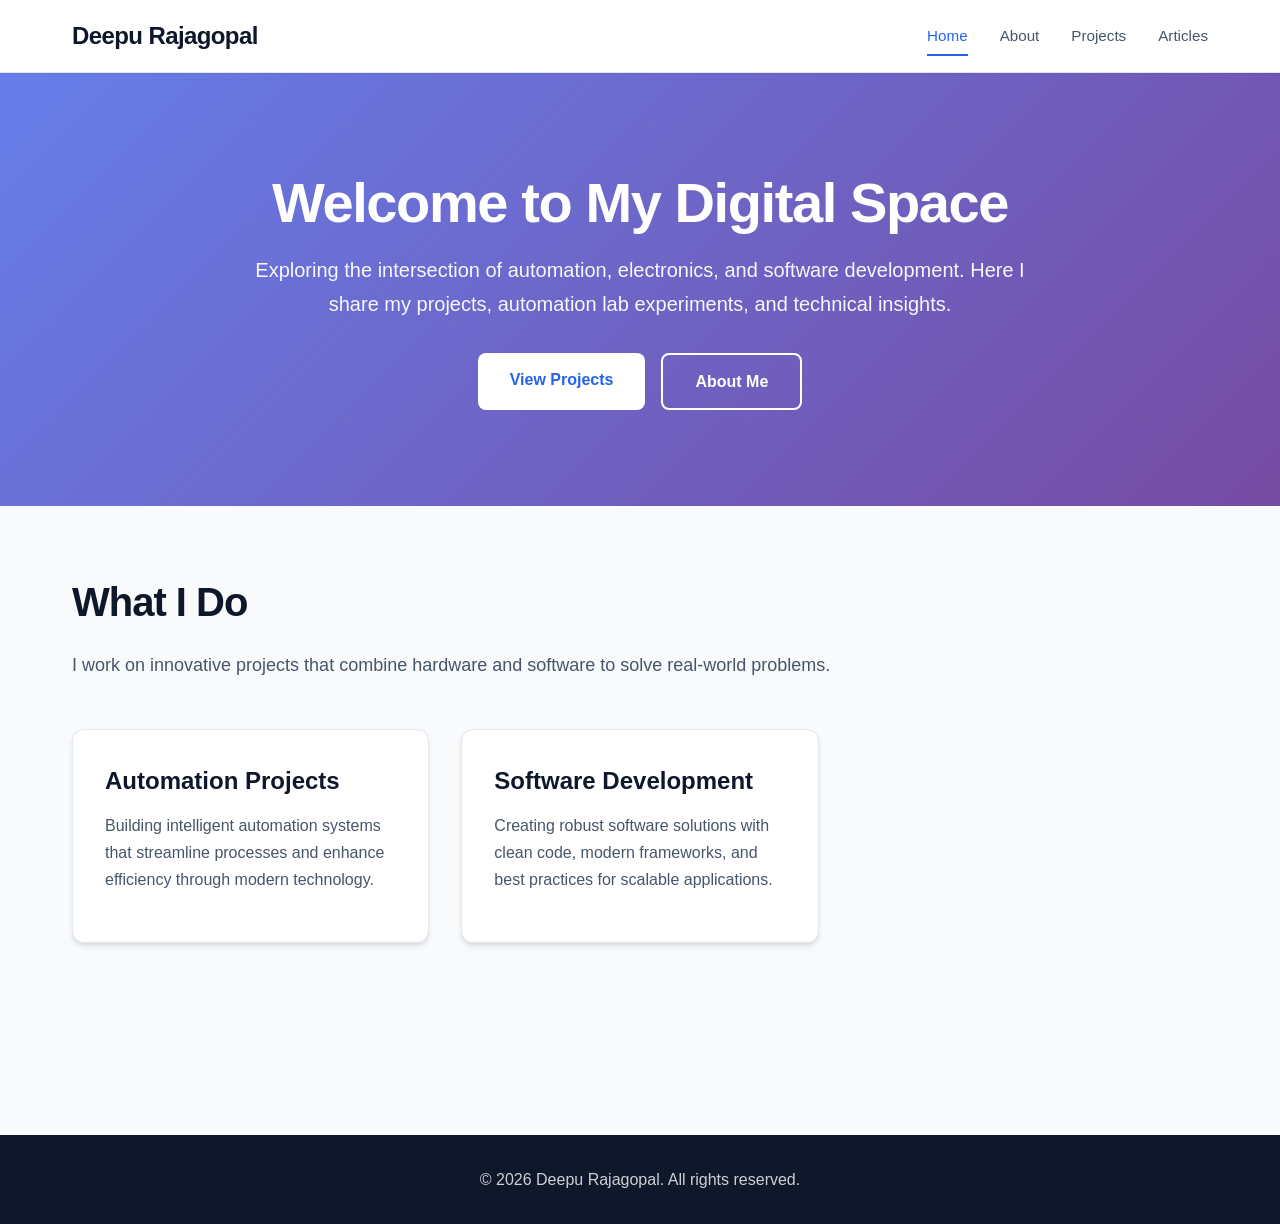
==== index.html @ 799c2af1 "Initial commit: Professional portfolio website with modern design" ====
<!DOCTYPE html>
<html lang="en">
<head>
    <meta charset="UTF-8">
    <meta name="viewport" content="width=device-width, initial-scale=1.0">
    <title>Deepu Rajagopal - Portfolio</title>
    <link rel="stylesheet" href="style.css">
</head>

<body>
    <!-- Navigation -->
    <header>
        <div class="nav-container">
            <h1><a href="index.html">Deepu Rajagopal</a></h1>
            <nav>
                <a href="index.html" class="active">Home</a>
                <a href="about.html">About</a>
                <a href="projects.html">Projects</a>
                <a href="articles.html">Articles</a>
            </nav>
        </div>
    </header>

    <!-- Hero Section -->
    <section class="hero">
        <div class="hero-content">
            <h1>Welcome to My Digital Space</h1>
            <p>
                Exploring the intersection of automation, electronics, and software development.
                Here I share my projects, automation lab experiments, and technical insights.
            </p>
            <div class="hero-buttons">
                <a href="projects.html" class="btn btn-primary">View Projects</a>
                <a href="about.html" class="btn btn-secondary">About Me</a>
            </div>
        </div>
    </section>

    <!-- Featured Content -->
    <div class="container">
        <section class="section">
            <h2 class="section-title">What I Do</h2>
            <p class="section-subtitle">
                I work on innovative projects that combine hardware and software to solve real-world problems.
            </p>

            <div class="cards-grid">
                <div class="card">
                    <h3>Automation Projects</h3>
                    <p>
                        Building intelligent automation systems that streamline processes
                        and enhance efficiency through modern technology.
                    </p>
                </div>

                <div class="card">
                    <h3>Software Development</h3>
                    <p>
                        Creating robust software solutions with clean code, modern frameworks,
                        and best practices for scalable applications.
                    </p>
                </div>
            </div>
        </section>
    </div>

    <!-- Footer -->
    <footer>
        <p>© 2026 Deepu Rajagopal. All rights reserved.</p>
    </footer>
</body>
</html>
---- style.css ----
/* ===================================
   RESET & VARIABLES
   =================================== */
:root {
    --primary-color: #2563eb;
    --primary-dark: #1e40af;
    --secondary-color: #64748b;
    --accent-color: #0ea5e9;
    --text-primary: #0f172a;
    --text-secondary: #475569;
    --text-muted: #94a3b8;
    --bg-primary: #ffffff;
    --bg-secondary: #f8fafc;
    --bg-tertiary: #f1f5f9;
    --border-color: #e2e8f0;
    --shadow-sm: 0 1px 2px 0 rgba(0, 0, 0, 0.05);
    --shadow-md: 0 4px 6px -1px rgba(0, 0, 0, 0.1), 0 2px 4px -1px rgba(0, 0, 0, 0.06);
    --shadow-lg: 0 10px 15px -3px rgba(0, 0, 0, 0.1), 0 4px 6px -2px rgba(0, 0, 0, 0.05);
    --shadow-xl: 0 20px 25px -5px rgba(0, 0, 0, 0.1), 0 10px 10px -5px rgba(0, 0, 0, 0.04);
    --radius-sm: 6px;
    --radius-md: 8px;
    --radius-lg: 12px;
    --transition: all 0.3s cubic-bezier(0.4, 0, 0.2, 1);
}

* {
    margin: 0;
    padding: 0;
    box-sizing: border-box;
}

html {
    scroll-behavior: smooth;
}

body {
    font-family: -apple-system, BlinkMacSystemFont, 'Segoe UI', 'Roboto', 'Oxygen', 'Ubuntu', 'Cantarell', 'Fira Sans', 'Droid Sans', 'Helvetica Neue', sans-serif;
    -webkit-font-smoothing: antialiased;
    -moz-osx-font-smoothing: grayscale;
    margin: 0;
    padding: 0;
    background-color: var(--bg-secondary);
    color: var(--text-primary);
    line-height: 1.6;
    font-size: 16px;
}

/* ===================================
   NAVIGATION BAR
   =================================== */
header {
    background-color: var(--bg-primary);
    box-shadow: var(--shadow-sm);
    position: sticky;
    top: 0;
    z-index: 1000;
    border-bottom: 1px solid var(--border-color);
}

.nav-container {
    max-width: 1200px;
    margin: 0 auto;
    padding: 1rem 2rem;
    display: flex;
    justify-content: space-between;
    align-items: center;
}

header h1 {
    font-size: 1.5rem;
    font-weight: 700;
    color: var(--text-primary);
    letter-spacing: -0.025em;
}

header h1 a {
    color: var(--text-primary);
    text-decoration: none;
    transition: var(--transition);
}

header h1 a:hover {
    color: var(--primary-color);
}

nav {
    display: flex;
    gap: 2rem;
    align-items: center;
}

nav a {
    color: var(--text-secondary);
    text-decoration: none;
    font-weight: 500;
    font-size: 0.95rem;
    position: relative;
    transition: var(--transition);
    padding: 0.5rem 0;
}

nav a:hover {
    color: var(--primary-color);
}

nav a.active {
    color: var(--primary-color);
}

nav a::after {
    content: '';
    position: absolute;
    bottom: 0;
    left: 0;
    width: 0;
    height: 2px;
    background-color: var(--primary-color);
    transition: width 0.3s ease;
}

nav a:hover::after,
nav a.active::after {
    width: 100%;
}

/* ===================================
   HERO SECTION
   =================================== */
.hero {
    background: linear-gradient(135deg, #667eea 0%, #764ba2 100%);
    color: white;
    padding: 6rem 2rem;
    text-align: center;
    position: relative;
    overflow: hidden;
}

.hero::before {
    content: '';
    position: absolute;
    top: 0;
    left: 0;
    right: 0;
    bottom: 0;
    background: url('data:image/svg+xml,<svg width="100" height="100" xmlns="http://www.w3.org/2000/svg"><rect width="100" height="100" fill="none"/><circle cx="50" cy="50" r="1" fill="rgba(255,255,255,0.1)"/></svg>');
    opacity: 0.4;
}

.hero-content {
    max-width: 800px;
    margin: 0 auto;
    position: relative;
    z-index: 1;
}

.hero h1 {
    font-size: 3.5rem;
    font-weight: 800;
    margin-bottom: 1rem;
    letter-spacing: -0.025em;
    line-height: 1.2;
}

.hero p {
    font-size: 1.25rem;
    margin-bottom: 2rem;
    opacity: 0.95;
    line-height: 1.7;
}

.hero-buttons {
    display: flex;
    gap: 1rem;
    justify-content: center;
    flex-wrap: wrap;
}

.btn {
    padding: 0.875rem 2rem;
    border-radius: var(--radius-md);
    font-weight: 600;
    text-decoration: none;
    transition: var(--transition);
    cursor: pointer;
    border: none;
    font-size: 1rem;
    display: inline-block;
}

.btn-primary {
    background-color: white;
    color: var(--primary-color);
}

.btn-primary:hover {
    transform: translateY(-2px);
    box-shadow: var(--shadow-lg);
}

.btn-secondary {
    background-color: transparent;
    color: white;
    border: 2px solid white;
}

.btn-secondary:hover {
    background-color: white;
    color: var(--primary-color);
}

/* ===================================
   CONTAINER & LAYOUT
   =================================== */
.container {
    max-width: 1200px;
    margin: 0 auto;
    padding: 4rem 2rem;
}

.section {
    margin-bottom: 4rem;
}

.section-title {
    font-size: 2.5rem;
    font-weight: 700;
    margin-bottom: 1rem;
    color: var(--text-primary);
    letter-spacing: -0.025em;
}

.section-subtitle {
    font-size: 1.125rem;
    color: var(--text-secondary);
    margin-bottom: 3rem;
    line-height: 1.7;
}

/* ===================================
   CARD COMPONENTS
   =================================== */
.cards-grid {
    display: grid;
    grid-template-columns: repeat(auto-fill, minmax(320px, 1fr));
    gap: 2rem;
}

.card {
    background: var(--bg-primary);
    padding: 2rem;
    border-radius: var(--radius-lg);
    box-shadow: var(--shadow-md);
    transition: var(--transition);
    border: 1px solid var(--border-color);
    position: relative;
    overflow: hidden;
}

.card::before {
    content: '';
    position: absolute;
    top: 0;
    left: 0;
    width: 100%;
    height: 4px;
    background: linear-gradient(90deg, var(--primary-color), var(--accent-color));
    transform: scaleX(0);
    transform-origin: left;
    transition: transform 0.3s ease;
}

.card:hover::before {
    transform: scaleX(1);
}

.card:hover {
    transform: translateY(-4px);
    box-shadow: var(--shadow-xl);
}

.card h3 {
    font-size: 1.5rem;
    font-weight: 700;
    margin-bottom: 0.75rem;
    color: var(--text-primary);
}

.card h3 a {
    color: var(--text-primary);
    text-decoration: none;
    transition: var(--transition);
}

.card h3 a:hover {
    color: var(--primary-color);
}

.card p {
    color: var(--text-secondary);
    line-height: 1.7;
    margin-bottom: 1rem;
}

.card-meta {
    display: flex;
    gap: 1rem;
    font-size: 0.875rem;
    color: var(--text-muted);
    margin-bottom: 1rem;
}

.card-tag {
    display: inline-block;
    padding: 0.375rem 0.875rem;
    background-color: var(--bg-tertiary);
    color: var(--primary-color);
    border-radius: var(--radius-sm);
    font-size: 0.875rem;
    font-weight: 600;
    margin-right: 0.5rem;
    margin-bottom: 0.5rem;
}

/* ===================================
   ABOUT PAGE STYLES
   =================================== */
.about-hero {
    background: linear-gradient(135deg, #667eea 0%, #764ba2 100%);
    color: white;
    padding: 4rem 2rem;
    text-align: center;
}

.about-hero h2 {
    font-size: 3rem;
    font-weight: 800;
    margin-bottom: 1rem;
}

.about-content {
    display: grid;
    grid-template-columns: 1fr;
    gap: 3rem;
    margin-top: 3rem;
}

.about-section {
    background: var(--bg-primary);
    padding: 2.5rem;
    border-radius: var(--radius-lg);
    box-shadow: var(--shadow-md);
}

.about-section h3 {
    font-size: 1.75rem;
    margin-bottom: 1.5rem;
    color: var(--text-primary);
}

.skills-list {
    list-style: none;
    display: grid;
    grid-template-columns: repeat(auto-fit, minmax(200px, 1fr));
    gap: 1rem;
}

.skills-list li {
    padding: 1rem;
    background-color: var(--bg-tertiary);
    border-radius: var(--radius-md);
    font-weight: 500;
    color: var(--text-primary);
    display: flex;
    align-items: center;
    gap: 0.5rem;
}

.skills-list li::before {
    content: '✓';
    color: var(--primary-color);
    font-weight: 700;
    font-size: 1.25rem;
}

/* ===================================
   ARTICLE STYLES
   =================================== */
.article-header {
    max-width: 800px;
    margin: 0 auto 3rem;
    text-align: center;
}

.article-title {
    font-size: 2.5rem;
    font-weight: 800;
    margin-bottom: 1rem;
    line-height: 1.2;
}

.article-content {
    max-width: 800px;
    margin: 0 auto;
    background: var(--bg-primary);
    padding: 3rem;
    border-radius: var(--radius-lg);
    box-shadow: var(--shadow-md);
}

.article-content p {
    margin-bottom: 1.5rem;
    line-height: 1.8;
    color: var(--text-secondary);
    font-size: 1.0625rem;
}

.article-content h2 {
    margin-top: 2.5rem;
    margin-bottom: 1rem;
    font-size: 1.875rem;
    color: var(--text-primary);
}

.article-content h3 {
    margin-top: 2rem;
    margin-bottom: 1rem;
    font-size: 1.5rem;
    color: var(--text-primary);
}

.article-content ul,
.article-content ol {
    margin-bottom: 1.5rem;
    padding-left: 2rem;
}

.article-content li {
    margin-bottom: 0.5rem;
    line-height: 1.8;
    color: var(--text-secondary);
}

.article-content code {
    background-color: var(--bg-tertiary);
    padding: 0.25rem 0.5rem;
    border-radius: var(--radius-sm);
    font-family: 'Monaco', 'Courier New', monospace;
    font-size: 0.9em;
    color: var(--primary-dark);
}

.article-content pre {
    background-color: var(--text-primary);
    color: #fff;
    padding: 1.5rem;
    border-radius: var(--radius-md);
    overflow-x: auto;
    margin-bottom: 1.5rem;
}

.article-content pre code {
    background: none;
    padding: 0;
    color: inherit;
}

.back-link {
    display: inline-flex;
    align-items: center;
    gap: 0.5rem;
    color: var(--primary-color);
    text-decoration: none;
    font-weight: 600;
    margin-bottom: 2rem;
    transition: var(--transition);
}

.back-link:hover {
    gap: 0.75rem;
    color: var(--primary-dark);
}

.back-link::before {
    content: '←';
    font-size: 1.25rem;
}

/* ===================================
   FOOTER
   =================================== */
footer {
    background-color: var(--text-primary);
    color: white;
    text-align: center;
    padding: 2rem;
    margin-top: 4rem;
}

footer p {
    opacity: 0.8;
}

/* ===================================
   RESPONSIVE DESIGN
   =================================== */
@media (max-width: 768px) {
    .nav-container {
        flex-direction: column;
        gap: 1rem;
        padding: 1rem;
    }

    nav {
        gap: 1rem;
    }

    .hero h1 {
        font-size: 2.5rem;
    }

    .hero p {
        font-size: 1.125rem;
    }

    .hero {
        padding: 4rem 1.5rem;
    }

    .container {
        padding: 2rem 1.5rem;
    }

    .section-title {
        font-size: 2rem;
    }

    .cards-grid {
        grid-template-columns: 1fr;
        gap: 1.5rem;
    }

    .article-content {
        padding: 2rem 1.5rem;
    }

    .article-title {
        font-size: 2rem;
    }
}

@media (max-width: 480px) {
    .hero h1 {
        font-size: 2rem;
    }

    .hero-buttons {
        flex-direction: column;
        width: 100%;
    }

    .btn {
        width: 100%;
    }

    nav {
        flex-wrap: wrap;
        justify-content: center;
    }
}
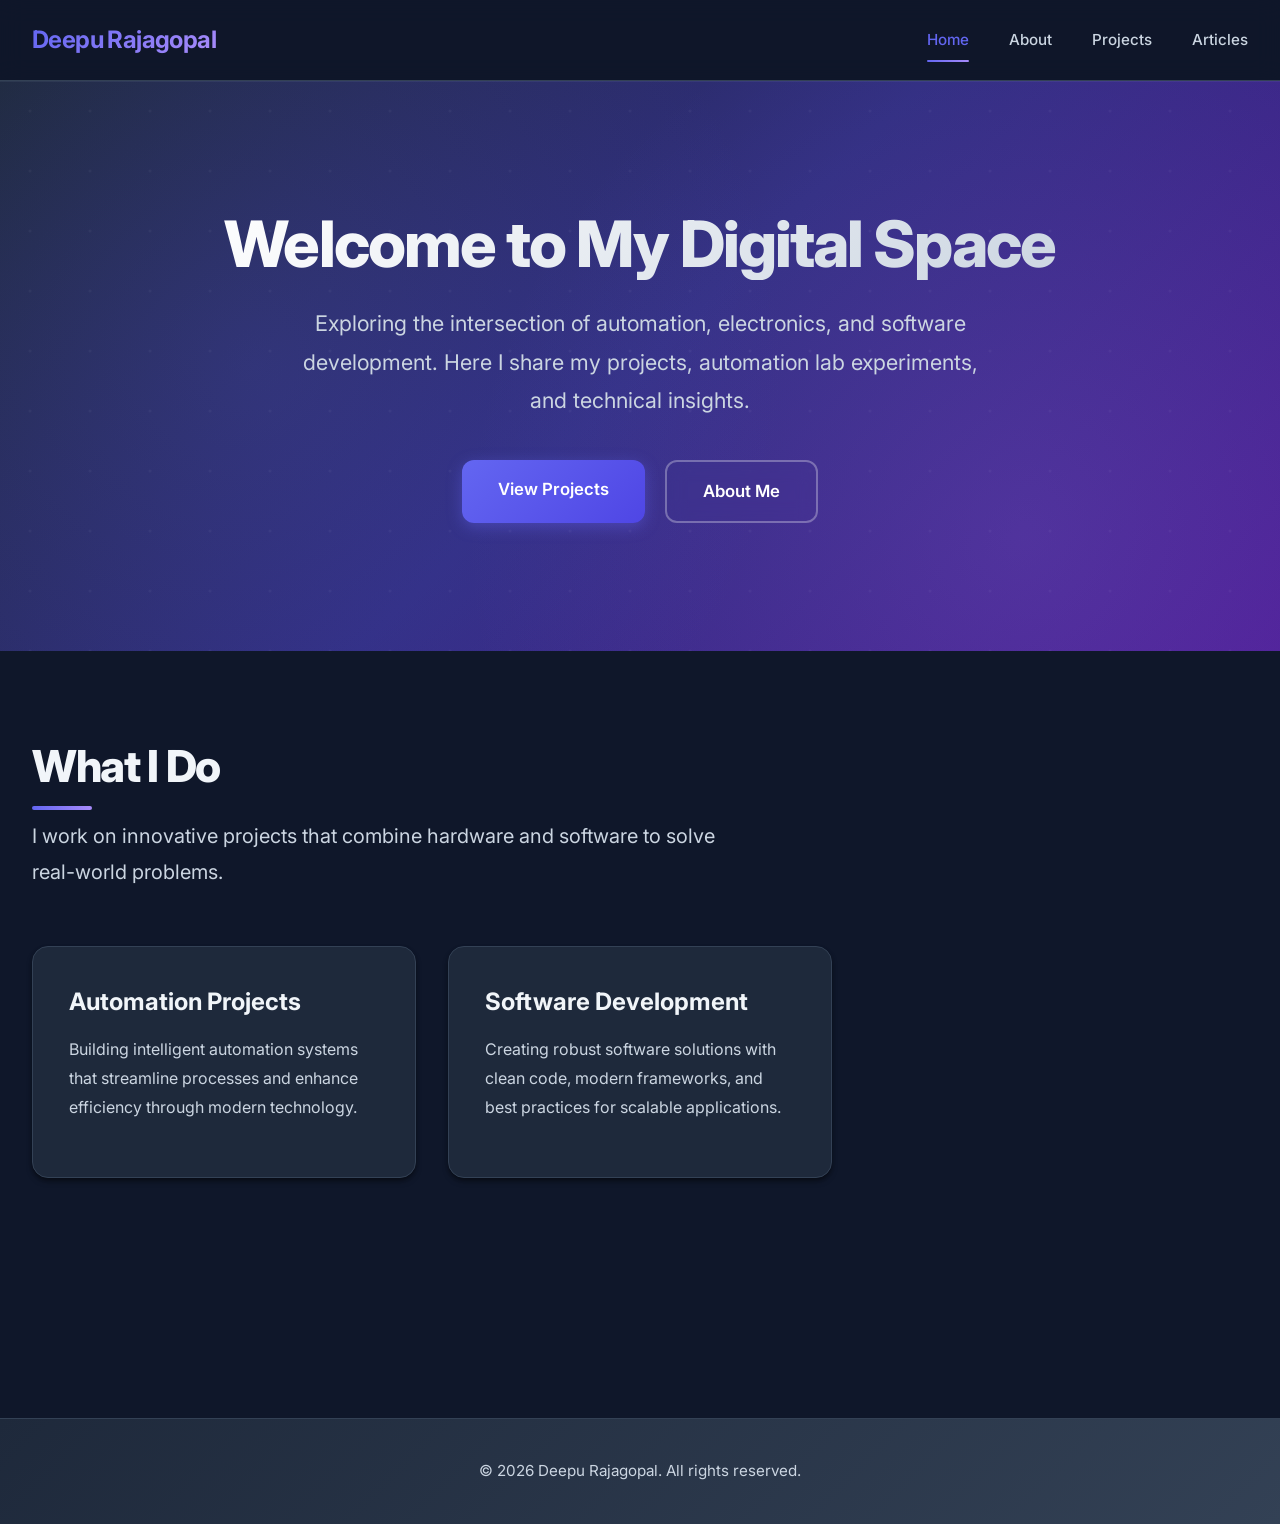
==== commit cddd3b18: "skin changes" ====
--- a/index.html
+++ b/index.html
@@ -4,6 +4,9 @@
     <meta charset="UTF-8">
     <meta name="viewport" content="width=device-width, initial-scale=1.0">
     <title>Deepu Rajagopal - Portfolio</title>
+    <link rel="preconnect" href="https://fonts.googleapis.com">
+    <link rel="preconnect" href="https://fonts.gstatic.com" crossorigin>
+    <link href="https://fonts.googleapis.com/css2?family=Inter:wght@400;500;600;700;800&display=swap" rel="stylesheet">
     <link rel="stylesheet" href="style.css">
 </head>
 
--- a/style.css
+++ b/style.css
@@ -1,26 +1,56 @@
 /* ===================================
    RESET & VARIABLES
+   Modern Dark Theme Portfolio Design
    =================================== */
 :root {
-    --primary-color: #2563eb;
-    --primary-dark: #1e40af;
-    --secondary-color: #64748b;
-    --accent-color: #0ea5e9;
-    --text-primary: #0f172a;
-    --text-secondary: #475569;
+    /* Primary Brand Colors - Indigo/Purple Palette */
+    --primary-color: #6366f1;
+    --primary-hover: #4f46e5;
+    --primary-light: #818cf8;
+    --accent-color: #a78bfa;
+    --accent-secondary: #ec4899;
+
+    /* Background Colors - Dark Theme */
+    --bg-primary: #0f172a;
+    --bg-secondary: #1e293b;
+    --bg-tertiary: #334155;
+    --bg-card: #1e293b;
+    --bg-card-hover: #334155;
+
+    /* Text Colors */
+    --text-primary: #f1f5f9;
+    --text-secondary: #cbd5e1;
     --text-muted: #94a3b8;
-    --bg-primary: #ffffff;
-    --bg-secondary: #f8fafc;
-    --bg-tertiary: #f1f5f9;
-    --border-color: #e2e8f0;
-    --shadow-sm: 0 1px 2px 0 rgba(0, 0, 0, 0.05);
-    --shadow-md: 0 4px 6px -1px rgba(0, 0, 0, 0.1), 0 2px 4px -1px rgba(0, 0, 0, 0.06);
-    --shadow-lg: 0 10px 15px -3px rgba(0, 0, 0, 0.1), 0 4px 6px -2px rgba(0, 0, 0, 0.05);
-    --shadow-xl: 0 20px 25px -5px rgba(0, 0, 0, 0.1), 0 10px 10px -5px rgba(0, 0, 0, 0.04);
-    --radius-sm: 6px;
-    --radius-md: 8px;
-    --radius-lg: 12px;
+    --text-dim: #64748b;
+
+    /* Border & Divider */
+    --border-color: #334155;
+    --border-light: #475569;
+
+    /* Shadows - Enhanced for dark theme */
+    --shadow-sm: 0 1px 2px 0 rgba(0, 0, 0, 0.3);
+    --shadow-md: 0 4px 6px -1px rgba(0, 0, 0, 0.4), 0 2px 4px -1px rgba(0, 0, 0, 0.3);
+    --shadow-lg: 0 10px 15px -3px rgba(0, 0, 0, 0.5), 0 4px 6px -2px rgba(0, 0, 0, 0.3);
+    --shadow-xl: 0 20px 25px -5px rgba(0, 0, 0, 0.6), 0 10px 10px -5px rgba(0, 0, 0, 0.4);
+    --shadow-glow: 0 0 20px rgba(99, 102, 241, 0.3);
+
+    /* Border Radius */
+    --radius-sm: 8px;
+    --radius-md: 12px;
+    --radius-lg: 16px;
+    --radius-xl: 24px;
+
+    /* Transitions */
     --transition: all 0.3s cubic-bezier(0.4, 0, 0.2, 1);
+    --transition-fast: all 0.15s ease;
+
+    /* Spacing Scale */
+    --spacing-xs: 0.5rem;
+    --spacing-sm: 1rem;
+    --spacing-md: 1.5rem;
+    --spacing-lg: 2rem;
+    --spacing-xl: 3rem;
+    --spacing-2xl: 4rem;
 }
 
 * {
@@ -34,23 +64,36 @@
 }
 
 body {
-    font-family: -apple-system, BlinkMacSystemFont, 'Segoe UI', 'Roboto', 'Oxygen', 'Ubuntu', 'Cantarell', 'Fira Sans', 'Droid Sans', 'Helvetica Neue', sans-serif;
+    font-family: 'Inter', -apple-system, BlinkMacSystemFont, 'Segoe UI', 'Roboto', 'Oxygen', 'Ubuntu', 'Cantarell', 'Fira Sans', 'Droid Sans', 'Helvetica Neue', sans-serif;
     -webkit-font-smoothing: antialiased;
     -moz-osx-font-smoothing: grayscale;
     margin: 0;
     padding: 0;
-    background-color: var(--bg-secondary);
+    background-color: var(--bg-primary);
     color: var(--text-primary);
     line-height: 1.6;
     font-size: 16px;
-}
-
-/* ===================================
-   NAVIGATION BAR
+    min-height: 100vh;
+}
+
+a {
+    color: var(--primary-color);
+    transition: var(--transition);
+}
+
+a:hover {
+    color: var(--primary-hover);
+}
+
+
+/* ===================================
+   NAVIGATION BAR - Modern Glass Morphism
    =================================== */
 header {
-    background-color: var(--bg-primary);
-    box-shadow: var(--shadow-sm);
+    background-color: rgba(15, 23, 42, 0.8);
+    backdrop-filter: blur(12px);
+    -webkit-backdrop-filter: blur(12px);
+    box-shadow: 0 1px 0 rgba(148, 163, 184, 0.1);
     position: sticky;
     top: 0;
     z-index: 1000;
@@ -58,9 +101,9 @@
 }
 
 .nav-container {
-    max-width: 1200px;
+    max-width: 1280px;
     margin: 0 auto;
-    padding: 1rem 2rem;
+    padding: 1.25rem 2rem;
     display: flex;
     justify-content: space-between;
     align-items: center;
@@ -77,15 +120,19 @@
     color: var(--text-primary);
     text-decoration: none;
     transition: var(--transition);
+    background: linear-gradient(135deg, var(--primary-color), var(--accent-color));
+    -webkit-background-clip: text;
+    -webkit-text-fill-color: transparent;
+    background-clip: text;
 }
 
 header h1 a:hover {
-    color: var(--primary-color);
+    opacity: 0.8;
 }
 
 nav {
     display: flex;
-    gap: 2rem;
+    gap: 2.5rem;
     align-items: center;
 }
 
@@ -100,7 +147,7 @@
 }
 
 nav a:hover {
-    color: var(--primary-color);
+    color: var(--primary-light);
 }
 
 nav a.active {
@@ -110,12 +157,13 @@
 nav a::after {
     content: '';
     position: absolute;
-    bottom: 0;
+    bottom: -2px;
     left: 0;
     width: 0;
     height: 2px;
-    background-color: var(--primary-color);
+    background: linear-gradient(90deg, var(--primary-color), var(--accent-color));
     transition: width 0.3s ease;
+    border-radius: 2px;
 }
 
 nav a:hover::after,
@@ -123,13 +171,14 @@
     width: 100%;
 }
 
-/* ===================================
-   HERO SECTION
+
+/* ===================================
+   HERO SECTION - Modern Gradient Design
    =================================== */
 .hero {
-    background: linear-gradient(135deg, #667eea 0%, #764ba2 100%);
+    background: linear-gradient(135deg, #1e293b 0%, #312e81 50%, #4c1d95 100%);
     color: white;
-    padding: 6rem 2rem;
+    padding: 8rem 2rem;
     text-align: center;
     position: relative;
     overflow: hidden;
@@ -142,112 +191,167 @@
     left: 0;
     right: 0;
     bottom: 0;
-    background: url('data:image/svg+xml,<svg width="100" height="100" xmlns="http://www.w3.org/2000/svg"><rect width="100" height="100" fill="none"/><circle cx="50" cy="50" r="1" fill="rgba(255,255,255,0.1)"/></svg>');
-    opacity: 0.4;
+    background:
+        radial-gradient(circle at 20% 50%, rgba(99, 102, 241, 0.15) 0%, transparent 50%),
+        radial-gradient(circle at 80% 80%, rgba(167, 139, 250, 0.15) 0%, transparent 50%);
+    pointer-events: none;
+}
+
+.hero::after {
+    content: '';
+    position: absolute;
+    top: 0;
+    left: 0;
+    right: 0;
+    bottom: 0;
+    background: url('data:image/svg+xml,<svg width="60" height="60" xmlns="http://www.w3.org/2000/svg"><rect width="60" height="60" fill="none"/><circle cx="30" cy="30" r="1.5" fill="rgba(255,255,255,0.08)"/></svg>');
+    opacity: 0.5;
 }
 
 .hero-content {
-    max-width: 800px;
+    max-width: 900px;
     margin: 0 auto;
     position: relative;
     z-index: 1;
 }
 
 .hero h1 {
-    font-size: 3.5rem;
+    font-size: 4rem;
     font-weight: 800;
-    margin-bottom: 1rem;
-    letter-spacing: -0.025em;
-    line-height: 1.2;
+    margin-bottom: 1.5rem;
+    letter-spacing: -0.03em;
+    line-height: 1.1;
+    background: linear-gradient(135deg, #ffffff 0%, #cbd5e1 100%);
+    -webkit-background-clip: text;
+    -webkit-text-fill-color: transparent;
+    background-clip: text;
 }
 
 .hero p {
-    font-size: 1.25rem;
-    margin-bottom: 2rem;
-    opacity: 0.95;
-    line-height: 1.7;
+    font-size: 1.35rem;
+    margin-bottom: 2.5rem;
+    color: var(--text-secondary);
+    line-height: 1.8;
+    max-width: 700px;
+    margin-left: auto;
+    margin-right: auto;
 }
 
 .hero-buttons {
     display: flex;
-    gap: 1rem;
+    gap: 1.25rem;
     justify-content: center;
     flex-wrap: wrap;
 }
 
 .btn {
-    padding: 0.875rem 2rem;
+    padding: 1rem 2.25rem;
     border-radius: var(--radius-md);
     font-weight: 600;
     text-decoration: none;
     transition: var(--transition);
     cursor: pointer;
     border: none;
-    font-size: 1rem;
+    font-size: 1.05rem;
     display: inline-block;
+    position: relative;
+    overflow: hidden;
+}
+
+.btn::before {
+    content: '';
+    position: absolute;
+    top: 0;
+    left: -100%;
+    width: 100%;
+    height: 100%;
+    background: linear-gradient(90deg, transparent, rgba(255,255,255,0.2), transparent);
+    transition: left 0.5s ease;
+}
+
+.btn:hover::before {
+    left: 100%;
 }
 
 .btn-primary {
-    background-color: white;
-    color: var(--primary-color);
+    background: linear-gradient(135deg, var(--primary-color), var(--primary-hover));
+    color: white;
+    box-shadow: 0 4px 15px rgba(99, 102, 241, 0.4);
 }
 
 .btn-primary:hover {
     transform: translateY(-2px);
-    box-shadow: var(--shadow-lg);
+    box-shadow: 0 6px 25px rgba(99, 102, 241, 0.5);
 }
 
 .btn-secondary {
     background-color: transparent;
     color: white;
-    border: 2px solid white;
+    border: 2px solid rgba(255, 255, 255, 0.3);
+    backdrop-filter: blur(10px);
 }
 
 .btn-secondary:hover {
-    background-color: white;
-    color: var(--primary-color);
-}
+    background-color: rgba(255, 255, 255, 0.1);
+    border-color: rgba(255, 255, 255, 0.5);
+    transform: translateY(-2px);
+}
+
 
 /* ===================================
    CONTAINER & LAYOUT
    =================================== */
 .container {
-    max-width: 1200px;
+    max-width: 1280px;
     margin: 0 auto;
-    padding: 4rem 2rem;
+    padding: 5rem 2rem;
 }
 
 .section {
-    margin-bottom: 4rem;
+    margin-bottom: 5rem;
 }
 
 .section-title {
-    font-size: 2.5rem;
-    font-weight: 700;
+    font-size: 2.75rem;
+    font-weight: 800;
     margin-bottom: 1rem;
     color: var(--text-primary);
-    letter-spacing: -0.025em;
+    letter-spacing: -0.03em;
+    position: relative;
+    display: inline-block;
+}
+
+.section-title::after {
+    content: '';
+    position: absolute;
+    bottom: -8px;
+    left: 0;
+    width: 60px;
+    height: 4px;
+    background: linear-gradient(90deg, var(--primary-color), var(--accent-color));
+    border-radius: 2px;
 }
 
 .section-subtitle {
-    font-size: 1.125rem;
+    font-size: 1.25rem;
     color: var(--text-secondary);
-    margin-bottom: 3rem;
-    line-height: 1.7;
-}
-
-/* ===================================
-   CARD COMPONENTS
+    margin-bottom: 3.5rem;
+    line-height: 1.8;
+    max-width: 700px;
+}
+
+/* ===================================
+   CARD COMPONENTS - Modern Design
    =================================== */
 .cards-grid {
     display: grid;
-    grid-template-columns: repeat(auto-fill, minmax(320px, 1fr));
+    grid-template-columns: repeat(auto-fill, minmax(340px, 1fr));
     gap: 2rem;
 }
 
 .card {
-    background: var(--bg-primary);
-    padding: 2rem;
+    background: var(--bg-card);
+    padding: 2.25rem;
     border-radius: var(--radius-lg);
     box-shadow: var(--shadow-md);
     transition: var(--transition);
@@ -266,23 +370,44 @@
     background: linear-gradient(90deg, var(--primary-color), var(--accent-color));
     transform: scaleX(0);
     transform-origin: left;
-    transition: transform 0.3s ease;
+    transition: transform 0.4s ease;
+}
+
+.card::after {
+    content: '';
+    position: absolute;
+    top: 0;
+    left: 0;
+    right: 0;
+    bottom: 0;
+    background: radial-gradient(circle at 50% 50%, rgba(99, 102, 241, 0.08) 0%, transparent 50%);
+    opacity: 0;
+    transition: opacity 0.3s ease;
+    pointer-events: none;
 }
 
 .card:hover::before {
     transform: scaleX(1);
 }
 
+.card:hover::after {
+    opacity: 1;
+}
+
 .card:hover {
-    transform: translateY(-4px);
-    box-shadow: var(--shadow-xl);
+    transform: translateY(-6px);
+    box-shadow: var(--shadow-xl), var(--shadow-glow);
+    background: var(--bg-card-hover);
+    border-color: var(--border-light);
 }
 
 .card h3 {
     font-size: 1.5rem;
     font-weight: 700;
-    margin-bottom: 0.75rem;
-    color: var(--text-primary);
+    margin-bottom: 0.875rem;
+    color: var(--text-primary);
+    position: relative;
+    z-index: 1;
 }
 
 .card h3 a {
@@ -292,87 +417,141 @@
 }
 
 .card h3 a:hover {
-    color: var(--primary-color);
+    color: var(--primary-light);
 }
 
 .card p {
     color: var(--text-secondary);
-    line-height: 1.7;
-    margin-bottom: 1rem;
+    line-height: 1.8;
+    margin-bottom: 1.25rem;
+    position: relative;
+    z-index: 1;
 }
 
 .card-meta {
     display: flex;
     gap: 1rem;
-    font-size: 0.875rem;
+    font-size: 0.9rem;
     color: var(--text-muted);
     margin-bottom: 1rem;
+    position: relative;
+    z-index: 1;
 }
 
 .card-tag {
     display: inline-block;
-    padding: 0.375rem 0.875rem;
-    background-color: var(--bg-tertiary);
-    color: var(--primary-color);
+    padding: 0.5rem 1rem;
+    background: linear-gradient(135deg, rgba(99, 102, 241, 0.15), rgba(167, 139, 250, 0.15));
+    color: var(--primary-light);
     border-radius: var(--radius-sm);
-    font-size: 0.875rem;
+    font-size: 0.85rem;
     font-weight: 600;
     margin-right: 0.5rem;
     margin-bottom: 0.5rem;
-}
+    border: 1px solid rgba(99, 102, 241, 0.2);
+    position: relative;
+    z-index: 1;
+    transition: var(--transition);
+}
+
+.card-tag:hover {
+    background: linear-gradient(135deg, rgba(99, 102, 241, 0.25), rgba(167, 139, 250, 0.25));
+    border-color: rgba(99, 102, 241, 0.4);
+}
+
 
 /* ===================================
    ABOUT PAGE STYLES
    =================================== */
 .about-hero {
-    background: linear-gradient(135deg, #667eea 0%, #764ba2 100%);
+    background: linear-gradient(135deg, #1e293b 0%, #312e81 50%, #4c1d95 100%);
     color: white;
-    padding: 4rem 2rem;
+    padding: 5rem 2rem;
     text-align: center;
+    position: relative;
+    overflow: hidden;
+}
+
+.about-hero::before {
+    content: '';
+    position: absolute;
+    top: 0;
+    left: 0;
+    right: 0;
+    bottom: 0;
+    background:
+        radial-gradient(circle at 30% 40%, rgba(99, 102, 241, 0.15) 0%, transparent 50%),
+        radial-gradient(circle at 70% 70%, rgba(167, 139, 250, 0.15) 0%, transparent 50%);
 }
 
 .about-hero h2 {
-    font-size: 3rem;
+    font-size: 3.5rem;
     font-weight: 800;
     margin-bottom: 1rem;
+    letter-spacing: -0.03em;
+    position: relative;
+    z-index: 1;
+}
+
+.about-hero p {
+    font-size: 1.25rem;
+    color: var(--text-secondary);
+    position: relative;
+    z-index: 1;
 }
 
 .about-content {
     display: grid;
     grid-template-columns: 1fr;
-    gap: 3rem;
+    gap: 2rem;
     margin-top: 3rem;
 }
 
 .about-section {
-    background: var(--bg-primary);
+    background: var(--bg-card);
     padding: 2.5rem;
     border-radius: var(--radius-lg);
     box-shadow: var(--shadow-md);
+    border: 1px solid var(--border-color);
+    transition: var(--transition);
+}
+
+.about-section:hover {
+    border-color: var(--border-light);
+    box-shadow: var(--shadow-lg);
 }
 
 .about-section h3 {
     font-size: 1.75rem;
     margin-bottom: 1.5rem;
     color: var(--text-primary);
+    font-weight: 700;
 }
 
 .skills-list {
     list-style: none;
     display: grid;
-    grid-template-columns: repeat(auto-fit, minmax(200px, 1fr));
+    grid-template-columns: repeat(auto-fit, minmax(220px, 1fr));
     gap: 1rem;
 }
 
 .skills-list li {
-    padding: 1rem;
-    background-color: var(--bg-tertiary);
+    padding: 1.125rem;
+    background: linear-gradient(135deg, rgba(99, 102, 241, 0.08), rgba(167, 139, 250, 0.08));
     border-radius: var(--radius-md);
     font-weight: 500;
     color: var(--text-primary);
     display: flex;
     align-items: center;
-    gap: 0.5rem;
+    gap: 0.75rem;
+    border: 1px solid rgba(99, 102, 241, 0.15);
+    transition: var(--transition);
+}
+
+.skills-list li:hover {
+    background: linear-gradient(135deg, rgba(99, 102, 241, 0.15), rgba(167, 139, 250, 0.15));
+    border-color: rgba(99, 102, 241, 0.3);
+    transform: translateX(4px);
 }
 
 .skills-list li::before {
@@ -380,31 +559,73 @@
     color: var(--primary-color);
     font-weight: 700;
     font-size: 1.25rem;
-}
+    flex-shrink: 0;
+}
+
+/* Contact Section Styling */
+.contact-section .contact-list {
+    list-style: none;
+    padding: 0;
+}
+
+.contact-section .contact-list li {
+    margin-bottom: 1rem;
+    padding: 1rem;
+    background: rgba(99, 102, 241, 0.05);
+    border-radius: var(--radius-md);
+    border: 1px solid rgba(99, 102, 241, 0.1);
+    transition: var(--transition);
+}
+
+.contact-section .contact-list li:hover {
+    background: rgba(99, 102, 241, 0.1);
+    border-color: rgba(99, 102, 241, 0.2);
+    transform: translateX(4px);
+}
+
+.contact-section .contact-list li span {
+    margin-right: 0.75rem;
+    font-size: 1.25rem;
+}
+
+.contact-section .contact-list li a {
+    color: var(--primary-light);
+    text-decoration: none;
+    transition: var(--transition);
+}
+
+.contact-section .contact-list li a:hover {
+    color: var(--primary-color);
+    text-decoration: underline;
+}
+
 
 /* ===================================
    ARTICLE STYLES
    =================================== */
 .article-header {
-    max-width: 800px;
+    max-width: 850px;
     margin: 0 auto 3rem;
     text-align: center;
 }
 
 .article-title {
-    font-size: 2.5rem;
+    font-size: 2.75rem;
     font-weight: 800;
     margin-bottom: 1rem;
     line-height: 1.2;
+    color: var(--text-primary);
+    letter-spacing: -0.03em;
 }
 
 .article-content {
-    max-width: 800px;
+    max-width: 850px;
     margin: 0 auto;
-    background: var(--bg-primary);
+    background: var(--bg-card);
     padding: 3rem;
     border-radius: var(--radius-lg);
     box-shadow: var(--shadow-md);
+    border: 1px solid var(--border-color);
 }
 
 .article-content p {
@@ -419,6 +640,7 @@
     margin-bottom: 1rem;
     font-size: 1.875rem;
     color: var(--text-primary);
+    font-weight: 700;
 }
 
 .article-content h3 {
@@ -426,6 +648,7 @@
     margin-bottom: 1rem;
     font-size: 1.5rem;
     color: var(--text-primary);
+    font-weight: 700;
 }
 
 .article-content ul,
@@ -441,27 +664,30 @@
 }
 
 .article-content code {
-    background-color: var(--bg-tertiary);
+    background: rgba(99, 102, 241, 0.15);
     padding: 0.25rem 0.5rem;
     border-radius: var(--radius-sm);
     font-family: 'Monaco', 'Courier New', monospace;
     font-size: 0.9em;
-    color: var(--primary-dark);
+    color: var(--primary-light);
+    border: 1px solid rgba(99, 102, 241, 0.2);
 }
 
 .article-content pre {
-    background-color: var(--text-primary);
-    color: #fff;
+    background: var(--bg-tertiary);
+    color: var(--text-primary);
     padding: 1.5rem;
     border-radius: var(--radius-md);
     overflow-x: auto;
     margin-bottom: 1.5rem;
+    border: 1px solid var(--border-color);
 }
 
 .article-content pre code {
     background: none;
     padding: 0;
     color: inherit;
+    border: none;
 }
 
 .back-link {
@@ -477,7 +703,7 @@
 
 .back-link:hover {
     gap: 0.75rem;
-    color: var(--primary-dark);
+    color: var(--primary-light);
 }
 
 .back-link::before {
@@ -489,16 +715,18 @@
    FOOTER
    =================================== */
 footer {
-    background-color: var(--text-primary);
-    color: white;
+    background: linear-gradient(135deg, var(--bg-secondary) 0%, var(--bg-tertiary) 100%);
+    color: var(--text-secondary);
     text-align: center;
-    padding: 2rem;
-    margin-top: 4rem;
+    padding: 2.5rem 2rem;
+    margin-top: 5rem;
+    border-top: 1px solid var(--border-color);
 }
 
 footer p {
-    opacity: 0.8;
-}
+    font-size: 0.95rem;
+}
+
 
 /* ===================================
    RESPONSIVE DESIGN
@@ -511,27 +739,33 @@
     }
 
     nav {
-        gap: 1rem;
+        gap: 1.25rem;
+        flex-wrap: wrap;
+        justify-content: center;
     }
 
     .hero h1 {
-        font-size: 2.5rem;
+        font-size: 2.75rem;
     }
 
     .hero p {
+        font-size: 1.15rem;
+    }
+
+    .hero {
+        padding: 5rem 1.5rem;
+    }
+
+    .container {
+        padding: 3rem 1.5rem;
+    }
+
+    .section-title {
+        font-size: 2.25rem;
+    }
+
+    .section-subtitle {
         font-size: 1.125rem;
-    }
-
-    .hero {
-        padding: 4rem 1.5rem;
-    }
-
-    .container {
-        padding: 2rem 1.5rem;
-    }
-
-    .section-title {
-        font-size: 2rem;
     }
 
     .cards-grid {
@@ -544,13 +778,21 @@
     }
 
     .article-title {
-        font-size: 2rem;
+        font-size: 2.25rem;
+    }
+
+    .about-hero h2 {
+        font-size: 2.75rem;
     }
 }
 
 @media (max-width: 480px) {
     .hero h1 {
-        font-size: 2rem;
+        font-size: 2.25rem;
+    }
+
+    .hero p {
+        font-size: 1.05rem;
     }
 
     .hero-buttons {
@@ -560,10 +802,74 @@
 
     .btn {
         width: 100%;
+        padding: 0.875rem 1.5rem;
     }
 
     nav {
-        flex-wrap: wrap;
-        justify-content: center;
-    }
-}
+        gap: 1rem;
+    }
+
+    nav a {
+        font-size: 0.9rem;
+    }
+
+    .section-title {
+        font-size: 1.875rem;
+    }
+
+    .about-hero h2 {
+        font-size: 2.25rem;
+    }
+
+    .card {
+        padding: 1.75rem;
+    }
+}
+
+/* ===================================
+   UTILITY CLASSES
+   =================================== */
+.text-gradient {
+    background: linear-gradient(135deg, var(--primary-color), var(--accent-color));
+    -webkit-background-clip: text;
+    -webkit-text-fill-color: transparent;
+    background-clip: text;
+}
+
+.glow {
+    box-shadow: var(--shadow-glow);
+}
+
+/* Smooth scroll for all anchor links */
+html {
+    scroll-padding-top: 80px;
+}
+
+/* Selection styling */
+::selection {
+    background-color: var(--primary-color);
+    color: white;
+}
+
+::-moz-selection {
+    background-color: var(--primary-color);
+    color: white;
+}
+
+/* Scrollbar styling for webkit browsers */
+::-webkit-scrollbar {
+    width: 10px;
+}
+
+::-webkit-scrollbar-track {
+    background: var(--bg-secondary);
+}
+
+::-webkit-scrollbar-thumb {
+    background: var(--border-light);
+    border-radius: 5px;
+}
+
+::-webkit-scrollbar-thumb:hover {
+    background: var(--primary-color);
+}
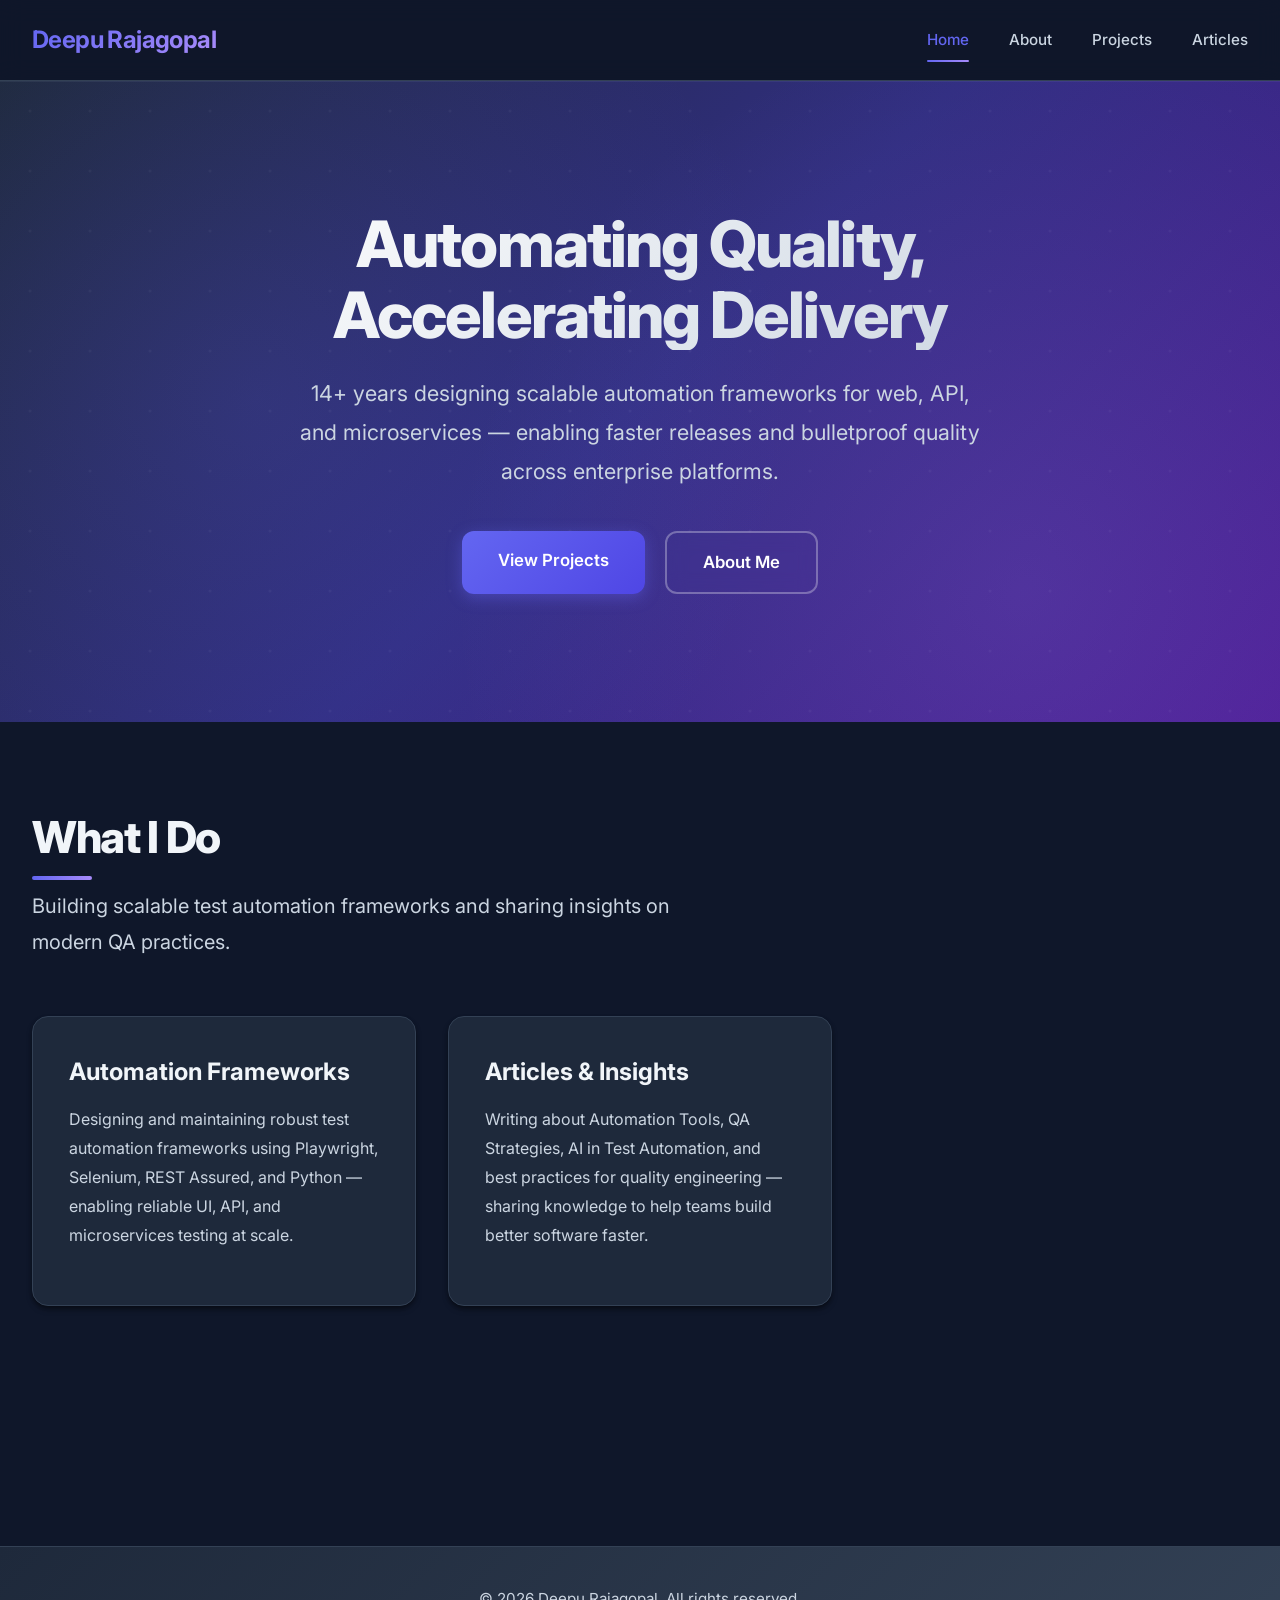
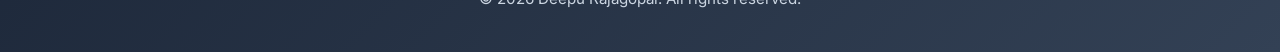
==== commit 1aa520f0: "updates to landing page" ====
--- a/index.html
+++ b/index.html
@@ -27,10 +27,9 @@
     <!-- Hero Section -->
     <section class="hero">
         <div class="hero-content">
-            <h1>Welcome to My Digital Space</h1>
+            <h1>Automating Quality, Accelerating Delivery</h1>
             <p>
-                Exploring the intersection of automation, electronics, and software development.
-                Here I share my projects, automation lab experiments, and technical insights.
+                14+ years designing scalable automation frameworks for web, API, and microservices — enabling faster releases and bulletproof quality across enterprise platforms.
             </p>
             <div class="hero-buttons">
                 <a href="projects.html" class="btn btn-primary">View Projects</a>
@@ -44,25 +43,31 @@
         <section class="section">
             <h2 class="section-title">What I Do</h2>
             <p class="section-subtitle">
-                I work on innovative projects that combine hardware and software to solve real-world problems.
+                Building scalable test automation frameworks and sharing insights on modern QA practices.
             </p>
 
             <div class="cards-grid">
-                <div class="card">
-                    <h3>Automation Projects</h3>
-                    <p>
-                        Building intelligent automation systems that streamline processes
-                        and enhance efficiency through modern technology.
-                    </p>
-                </div>
+                <a href="projects.html" class="card-link">
+                    <div class="card">
+                        <h3>Automation Frameworks</h3>
+                        <p>
+                            Designing and maintaining robust test automation frameworks using Playwright,
+                            Selenium, REST Assured, and Python — enabling reliable UI, API, and
+                            microservices testing at scale.
+                        </p>
+                    </div>
+                </a>
 
-                <div class="card">
-                    <h3>Software Development</h3>
-                    <p>
-                        Creating robust software solutions with clean code, modern frameworks,
-                        and best practices for scalable applications.
-                    </p>
-                </div>
+                <a href="articles.html" class="card-link">
+                    <div class="card">
+                        <h3>Articles & Insights</h3>
+                        <p>
+                            Writing about Automation Tools, QA Strategies, AI in Test Automation,
+                            and best practices for quality engineering — sharing knowledge to help
+                            teams build better software faster.
+                        </p>
+                    </div>
+                </a>
             </div>
         </section>
     </div>
--- a/style.css
+++ b/style.css
@@ -349,6 +349,13 @@
     gap: 2rem;
 }
 
+/* Clickable card wrapper */
+.card-link {
+    text-decoration: none;
+    color: inherit;
+    display: block;
+}
+
 .card {
     background: var(--bg-card);
     padding: 2.25rem;
@@ -358,6 +365,7 @@
     border: 1px solid var(--border-color);
     position: relative;
     overflow: hidden;
+    height: 100%;
 }
 
 .card::before {
@@ -873,3 +881,17 @@
 ::-webkit-scrollbar-thumb:hover {
     background: var(--primary-color);
 }
+
+/* Highlight for employment titles in Employment Summary */
+.employment-title {
+    display: inline-block;
+    font-weight: 700;
+    font-size: 1.1rem;
+    color: var(--primary-color);
+    background: linear-gradient(90deg, var(--primary-color), var(--accent-color));
+    -webkit-background-clip: text;
+    -webkit-text-fill-color: transparent;
+    background-clip: text;
+    margin-bottom: 0.25rem;
+    letter-spacing: -0.01em;
+}
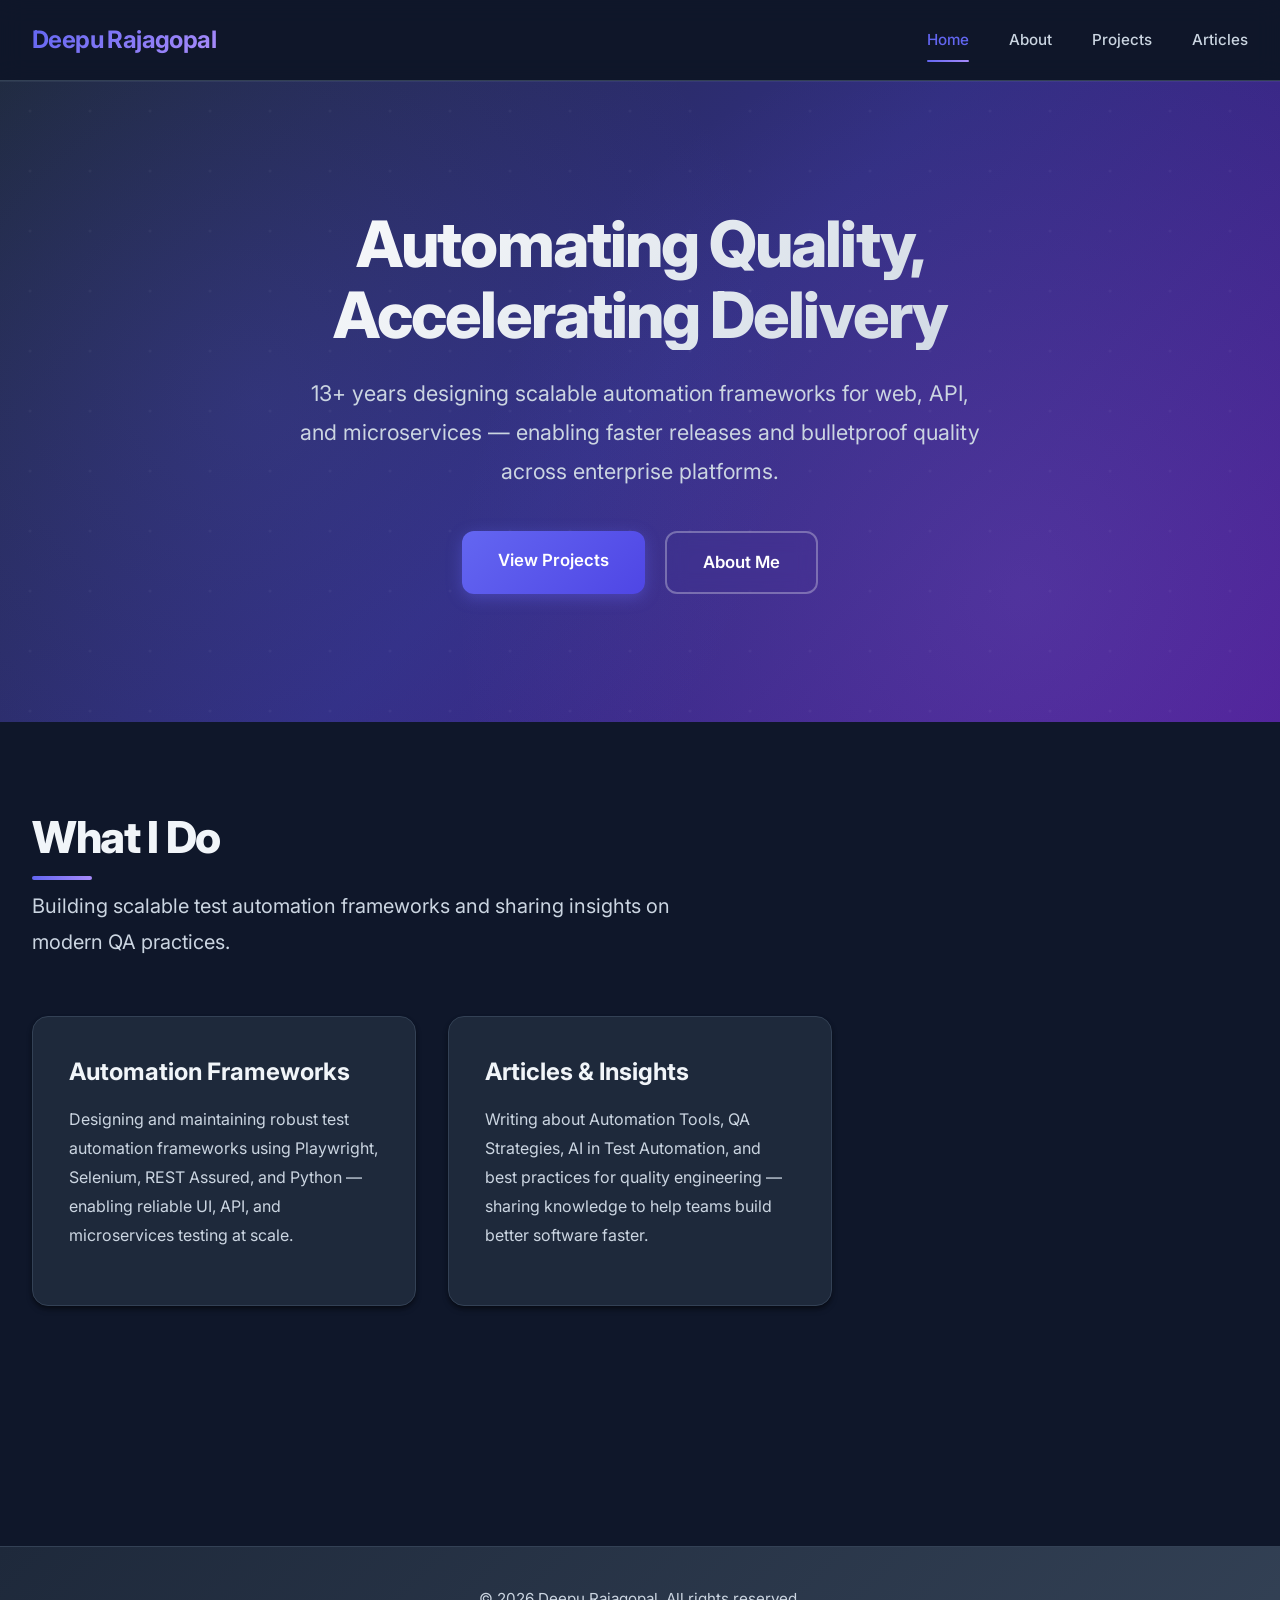
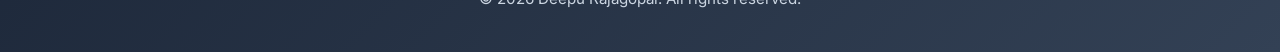
==== commit 1e46363e: "update to info update to info" ====
--- a/index.html
+++ b/index.html
@@ -29,7 +29,7 @@
         <div class="hero-content">
             <h1>Automating Quality, Accelerating Delivery</h1>
             <p>
-                14+ years designing scalable automation frameworks for web, API, and microservices — enabling faster releases and bulletproof quality across enterprise platforms.
+                13+ years designing scalable automation frameworks for web, API, and microservices — enabling faster releases and bulletproof quality across enterprise platforms.
             </p>
             <div class="hero-buttons">
                 <a href="projects.html" class="btn btn-primary">View Projects</a>
